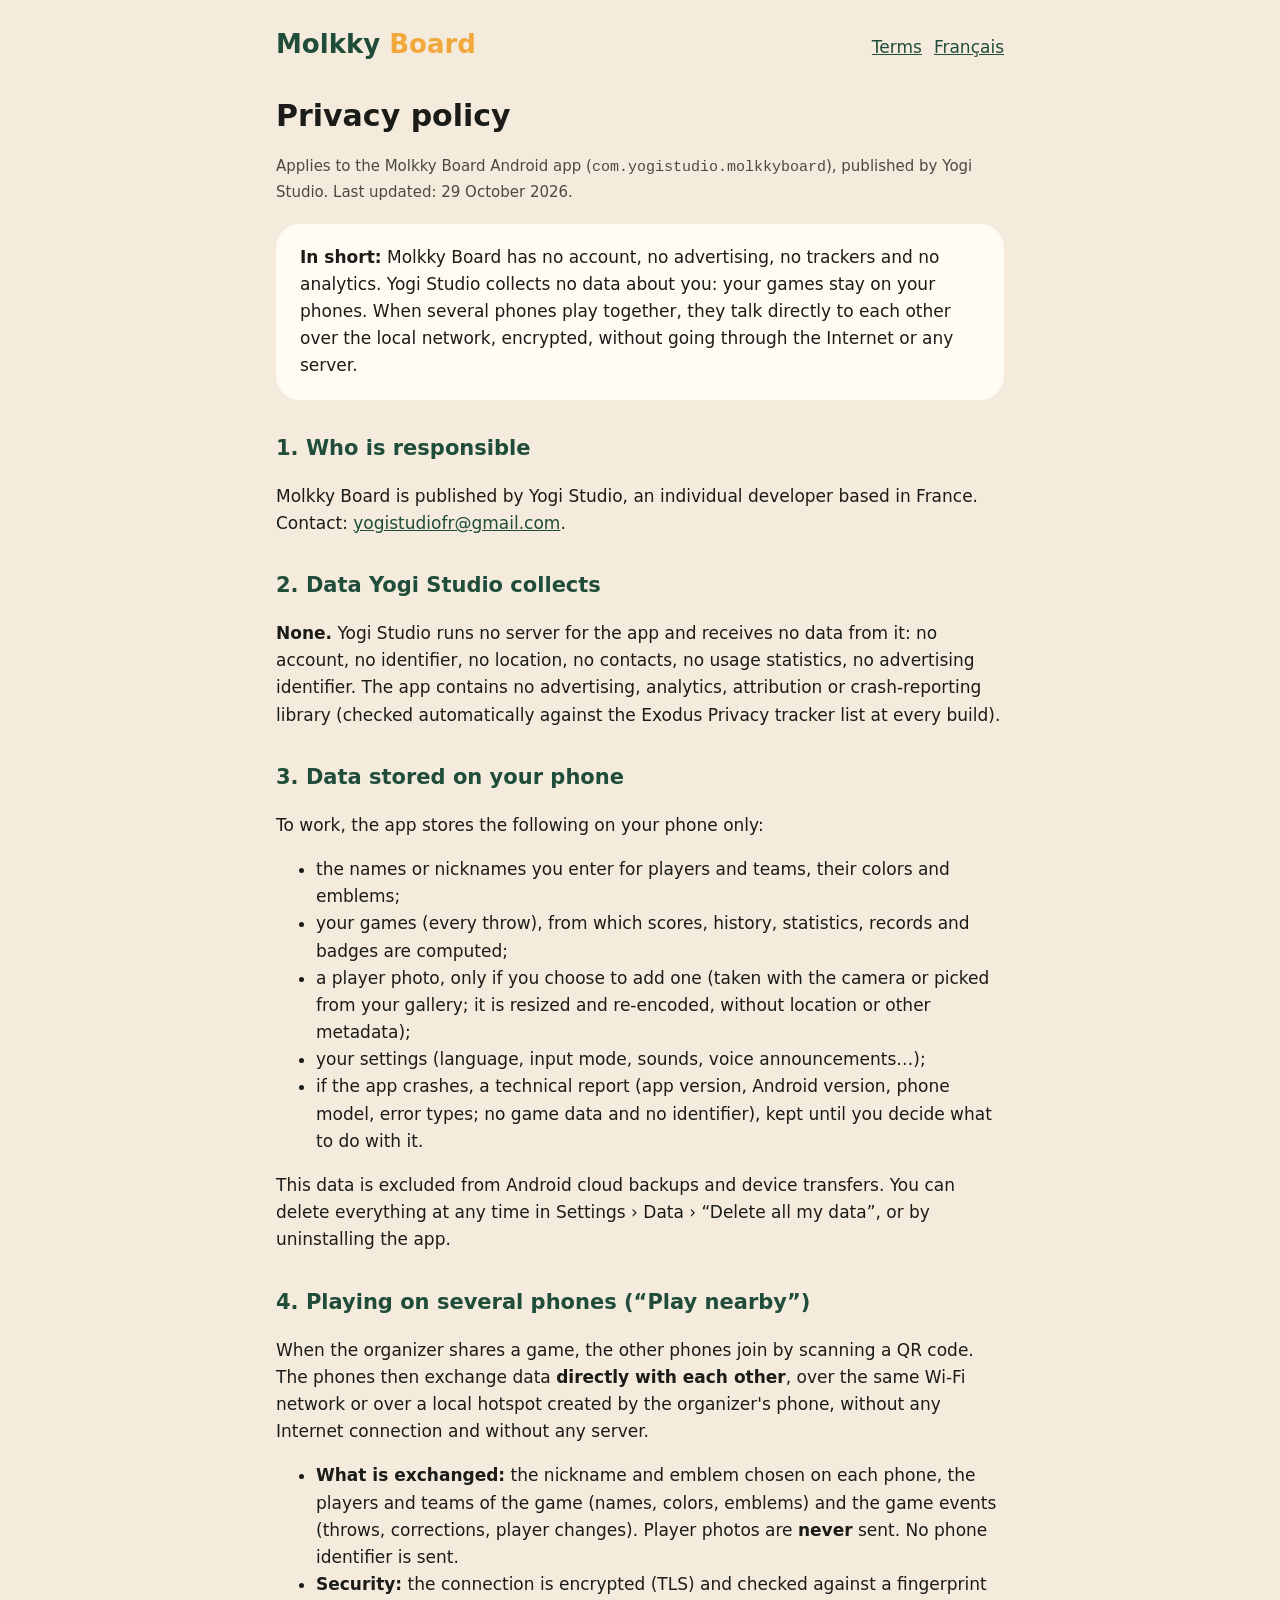
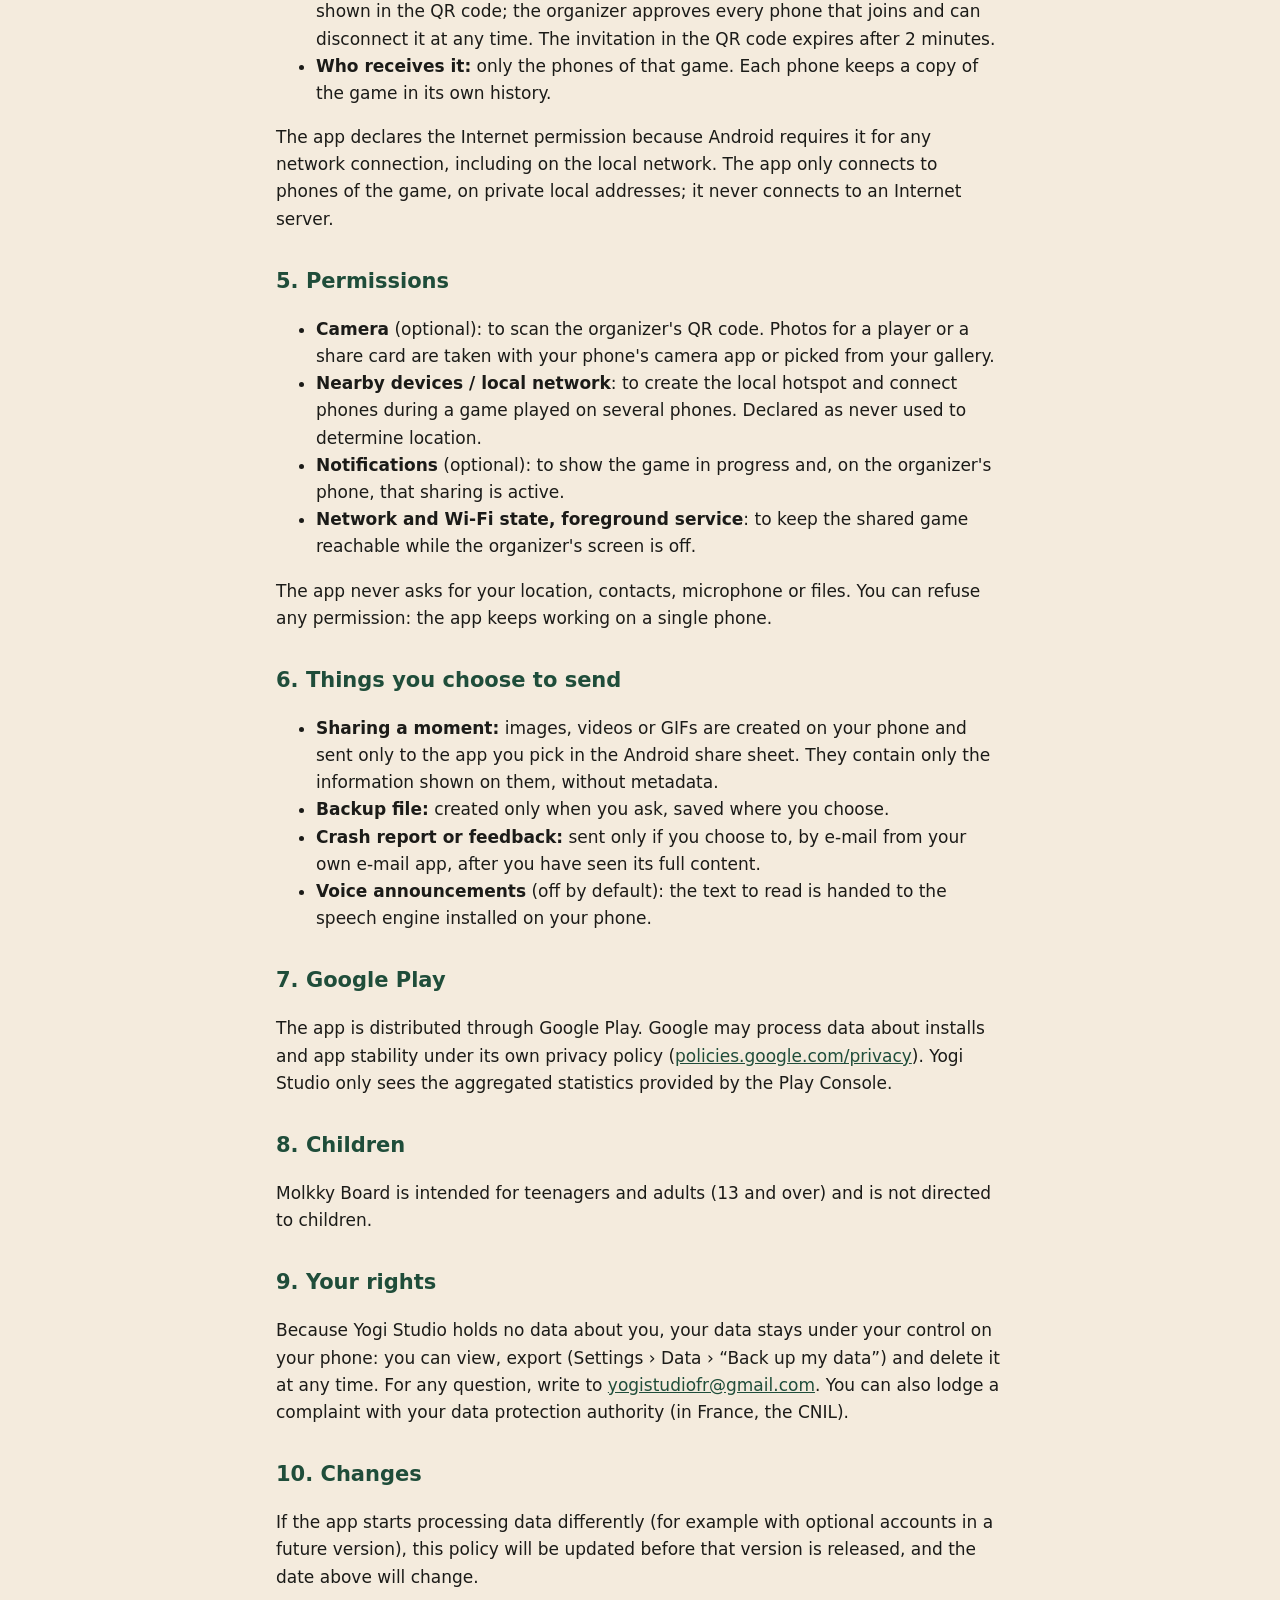
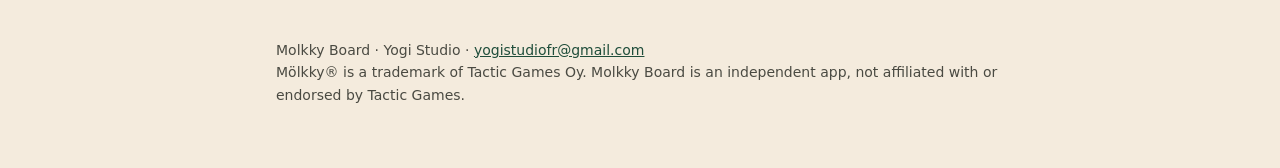
==== privacy.html @ e7bfc024 "Site de Molkky Board : accueil, confidentialité et conditions (en, fr) Co-Authored-By: Claude Opus 5" ====
<!doctype html>
<html lang="en">
<head>
<meta charset="utf-8">
<meta name="viewport" content="width=device-width, initial-scale=1">
<meta http-equiv="Content-Security-Policy" content="default-src 'none'; style-src 'self'; img-src 'self'; base-uri 'none'; form-action 'none'">
<meta name="referrer" content="no-referrer">
<title>Privacy policy – Molkky Board</title>
<link rel="stylesheet" href="style.css">
</head>
<body>
<main>
<header>
  <a class="logo" href="./">Molkky <span>Board</span></a>
  <nav><a href="terms.html">Terms</a><a href="fr/confidentialite.html" hreflang="fr" lang="fr">Français</a></nav>
</header>

<h1>Privacy policy</h1>
<p class="muted">Applies to the Molkky Board Android app (<code>com.yogistudio.molkkyboard</code>), published by Yogi Studio.
Last updated: 29 October 2026.</p>

<div class="card">
  <strong>In short:</strong> Molkky Board has no account, no advertising, no trackers and no analytics.
  Yogi Studio collects no data about you: your games stay on your phones. When several phones play together,
  they talk directly to each other over the local network, encrypted, without going through the Internet or any server.
</div>

<h2>1. Who is responsible</h2>
<p>Molkky Board is published by Yogi Studio, an individual developer based in France.
Contact: <a href="mailto:yogistudiofr@gmail.com">yogistudiofr@gmail.com</a>.</p>

<h2>2. Data Yogi Studio collects</h2>
<p><strong>None.</strong> Yogi Studio runs no server for the app and receives no data from it: no account, no identifier,
no location, no contacts, no usage statistics, no advertising identifier. The app contains no advertising, analytics,
attribution or crash-reporting library (checked automatically against the Exodus Privacy tracker list at every build).</p>

<h2>3. Data stored on your phone</h2>
<p>To work, the app stores the following on your phone only:</p>
<ul>
  <li>the names or nicknames you enter for players and teams, their colors and emblems;</li>
  <li>your games (every throw), from which scores, history, statistics, records and badges are computed;</li>
  <li>a player photo, only if you choose to add one (taken with the camera or picked from your gallery; it is resized and
      re-encoded, without location or other metadata);</li>
  <li>your settings (language, input mode, sounds, voice announcements…);</li>
  <li>if the app crashes, a technical report (app version, Android version, phone model, error types; no game data and
      no identifier), kept until you decide what to do with it.</li>
</ul>
<p>This data is excluded from Android cloud backups and device transfers. You can delete everything at any time in
Settings › Data › “Delete all my data”, or by uninstalling the app.</p>

<h2>4. Playing on several phones (“Play nearby”)</h2>
<p>When the organizer shares a game, the other phones join by scanning a QR code. The phones then exchange data
<strong>directly with each other</strong>, over the same Wi-Fi network or over a local hotspot created by the
organizer's phone, without any Internet connection and without any server.</p>
<ul>
  <li><strong>What is exchanged:</strong> the nickname and emblem chosen on each phone, the players and teams of the game
      (names, colors, emblems) and the game events (throws, corrections, player changes).
      Player photos are <strong>never</strong> sent. No phone identifier is sent.</li>
  <li><strong>Security:</strong> the connection is encrypted (TLS) and checked against a fingerprint shown in the QR code;
      the organizer approves every phone that joins and can disconnect it at any time.
      The invitation in the QR code expires after 2 minutes.</li>
  <li><strong>Who receives it:</strong> only the phones of that game. Each phone keeps a copy of the game in its own history.</li>
</ul>
<p>The app declares the Internet permission because Android requires it for any network connection, including on the local
network. The app only connects to phones of the game, on private local addresses; it never connects to an Internet server.</p>

<h2>5. Permissions</h2>
<ul>
  <li><strong>Camera</strong> (optional): to scan the organizer's QR code. Photos for a player or a share card are taken with your phone's camera app or picked from your gallery.</li>
  <li><strong>Nearby devices / local network</strong>: to create the local hotspot and connect phones during a game played
      on several phones. Declared as never used to determine location.</li>
  <li><strong>Notifications</strong> (optional): to show the game in progress and, on the organizer's phone, that sharing is active.</li>
  <li><strong>Network and Wi-Fi state, foreground service</strong>: to keep the shared game reachable while the organizer's screen is off.</li>
</ul>
<p>The app never asks for your location, contacts, microphone or files. You can refuse any permission: the app keeps
working on a single phone.</p>

<h2>6. Things you choose to send</h2>
<ul>
  <li><strong>Sharing a moment:</strong> images, videos or GIFs are created on your phone and sent only to the app you pick
      in the Android share sheet. They contain only the information shown on them, without metadata.</li>
  <li><strong>Backup file:</strong> created only when you ask, saved where you choose.</li>
  <li><strong>Crash report or feedback:</strong> sent only if you choose to, by e-mail from your own e-mail app, after you
      have seen its full content.</li>
  <li><strong>Voice announcements</strong> (off by default): the text to read is handed to the speech engine installed on
      your phone.</li>
</ul>

<h2>7. Google Play</h2>
<p>The app is distributed through Google Play. Google may process data about installs and app stability under its own
privacy policy (<a href="https://policies.google.com/privacy">policies.google.com/privacy</a>). Yogi Studio only
sees the aggregated statistics provided by the Play Console.</p>

<h2>8. Children</h2>
<p>Molkky Board is intended for teenagers and adults (13 and over) and is not directed to children.</p>

<h2>9. Your rights</h2>
<p>Because Yogi Studio holds no data about you, your data stays under your control on your phone: you can view, export
(Settings › Data › “Back up my data”) and delete it at any time. For any question, write to
<a href="mailto:yogistudiofr@gmail.com">yogistudiofr@gmail.com</a>. You can also lodge a complaint with your data
protection authority (in France, the CNIL).</p>

<h2>10. Changes</h2>
<p>If the app starts processing data differently (for example with optional accounts in a future version), this policy
will be updated before that version is released, and the date above will change.</p>

<footer>Molkky Board · Yogi Studio · <a href="mailto:yogistudiofr@gmail.com">yogistudiofr@gmail.com</a><br>
Mölkky® is a trademark of Tactic Games Oy. Molkky Board is an independent app, not affiliated with or endorsed by Tactic Games.</footer>
</main>
</body>
</html>
---- style.css ----
:root { --bg: #F4EBDD; --surface: #FFFAF2; --text: #1B1B18; --muted: #4a4a42; --primary: #1F4D3A; --accent: #F2A93B; }
@media (prefers-color-scheme: dark) { :root { --bg: #14201A; --surface: #1E2B24; --text: #EFE8DC; --muted: #c9c2b4; --primary: #8FC7A8; --accent: #E8A84A; } }
* { box-sizing: border-box; }
body { margin: 0; background: var(--bg); color: var(--text); font: 17px/1.6 system-ui, -apple-system, "Segoe UI", Roboto, sans-serif; }
main { max-width: 760px; margin: 0 auto; padding: 24px 16px 64px; }
header { display: flex; justify-content: space-between; align-items: baseline; gap: 12px; flex-wrap: wrap; }
.logo { font-weight: 800; font-size: 26px; text-decoration: none; color: var(--primary); }
.logo span { color: var(--accent); }
nav a { color: var(--primary); margin-left: 12px; }
h1 { font-size: 30px; line-height: 1.2; margin-top: 32px; }
h2 { font-size: 21px; margin-top: 32px; color: var(--primary); }
.card { background: var(--surface); border-radius: 24px; padding: 20px 24px; margin: 20px 0; }
.muted { color: var(--muted); font-size: 15px; }
a { color: var(--primary); }
footer { margin-top: 48px; font-size: 14px; color: var(--muted); }
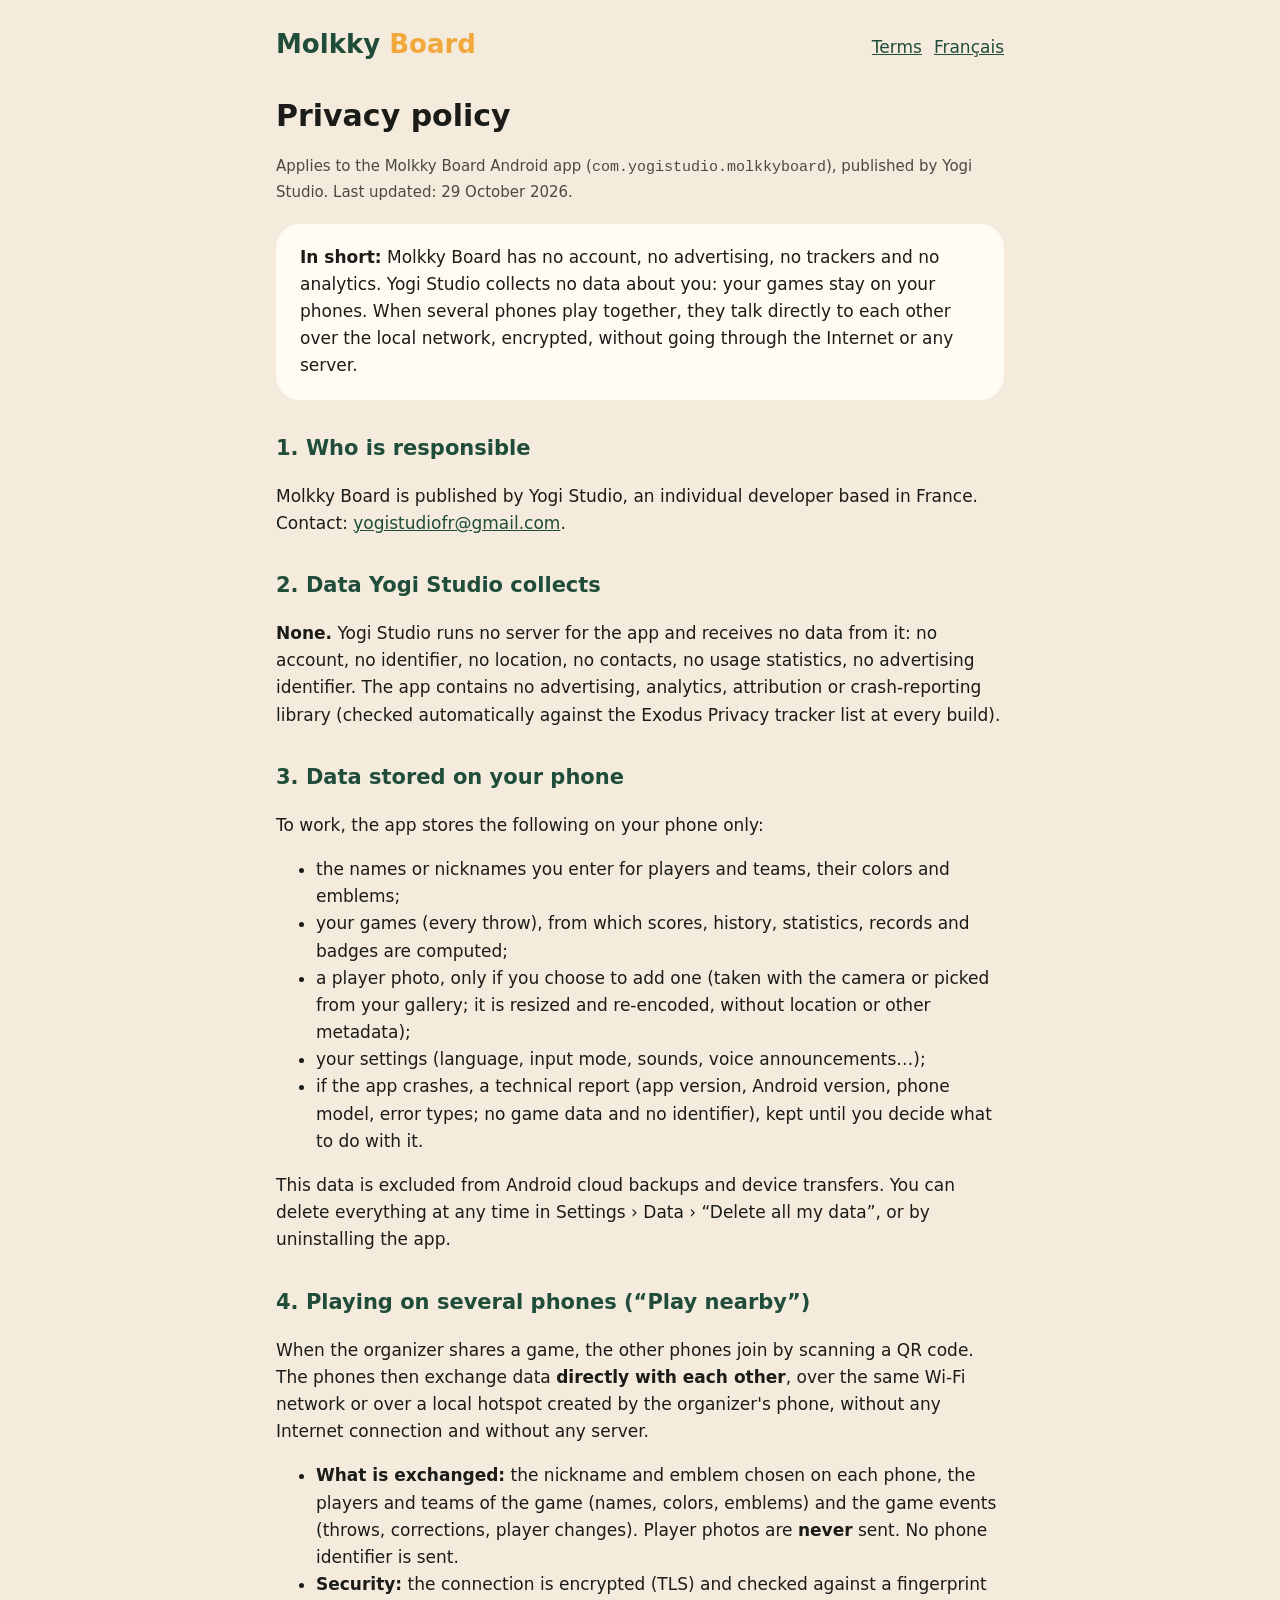
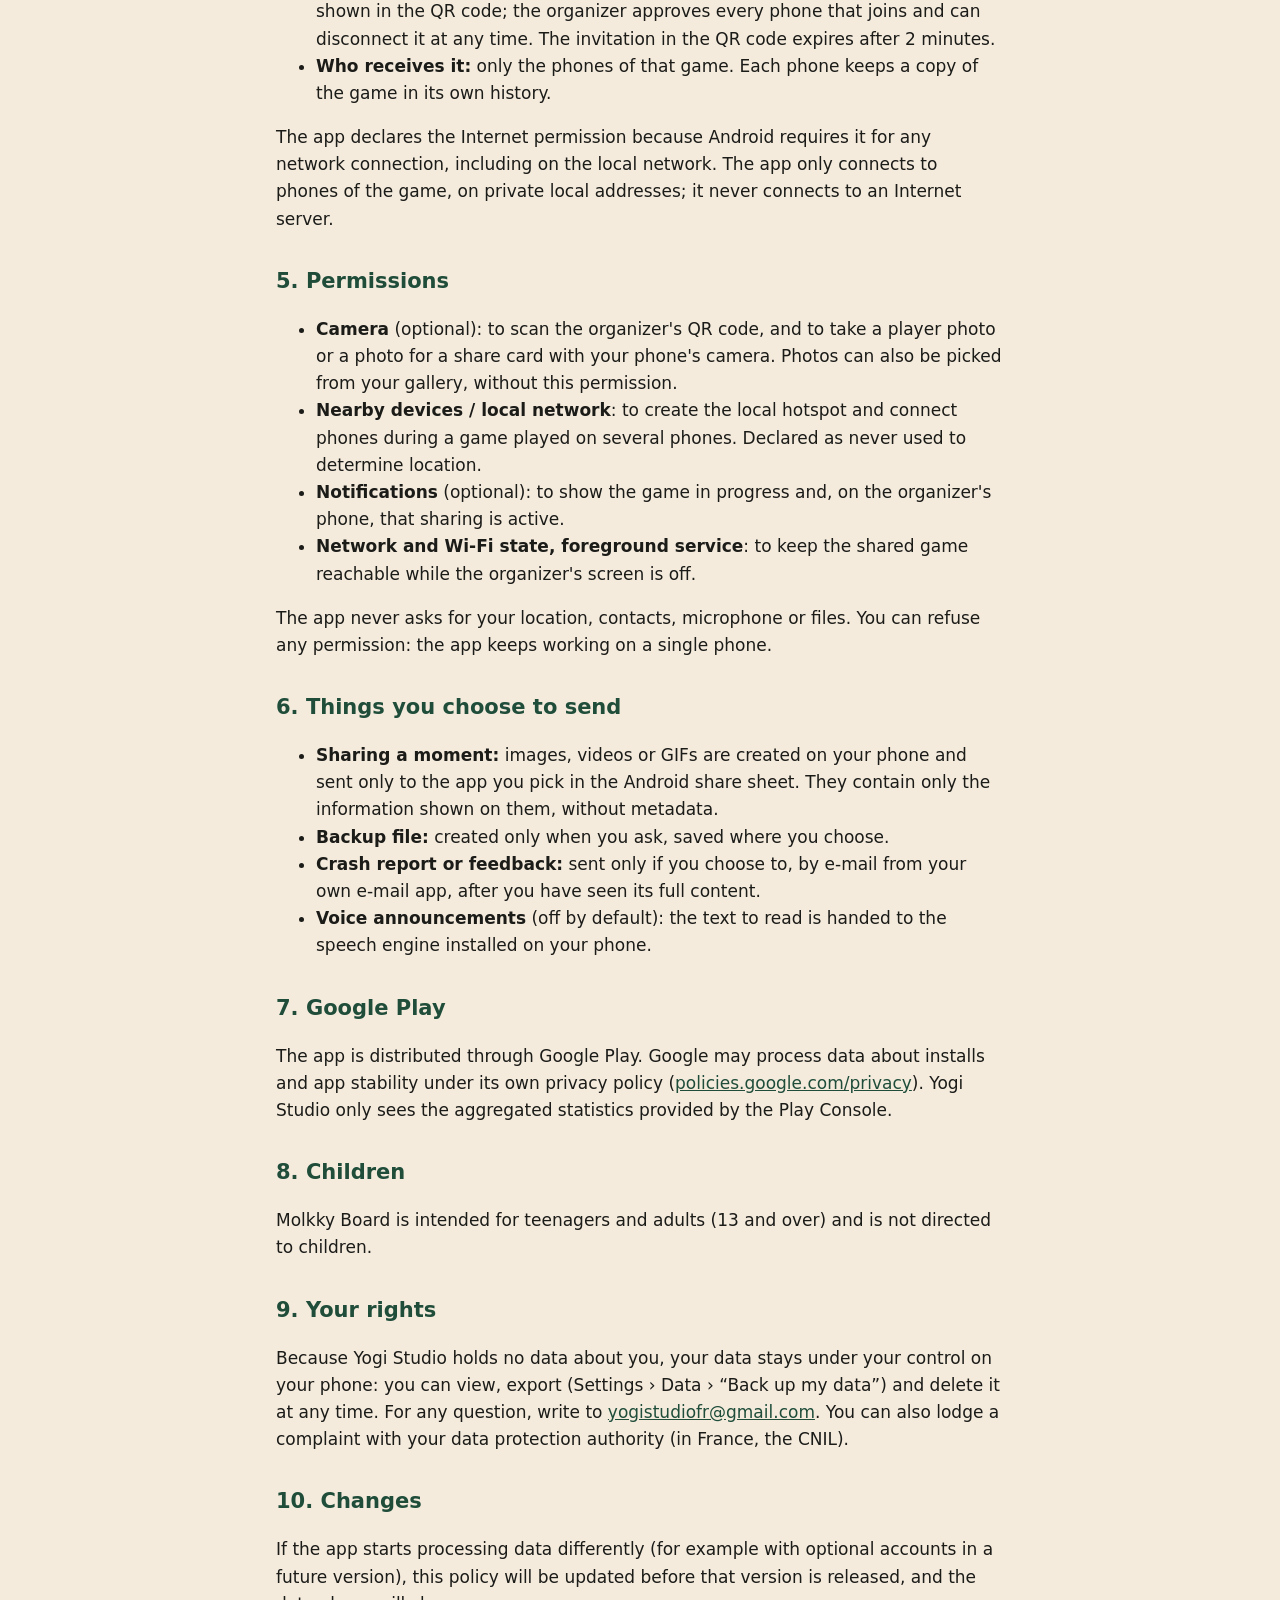
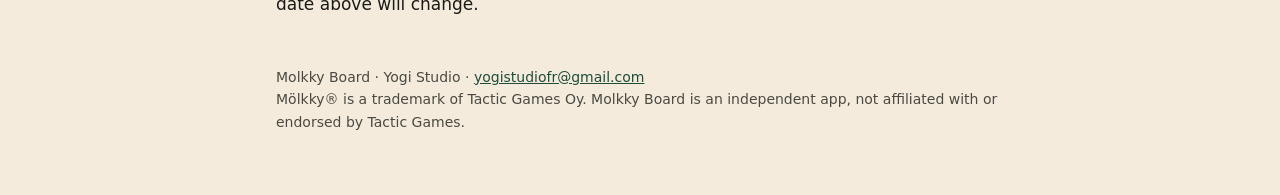
==== commit cc0147eb: "Confidentialité : l'appareil photo sert aussi aux photos de joueur et de vignette Co-Authored-By: Cl" ====
--- a/privacy.html
+++ b/privacy.html
@@ -66,7 +66,7 @@
 
 <h2>5. Permissions</h2>
 <ul>
-  <li><strong>Camera</strong> (optional): to scan the organizer's QR code. Photos for a player or a share card are taken with your phone's camera app or picked from your gallery.</li>
+  <li><strong>Camera</strong> (optional): to scan the organizer's QR code, and to take a player photo or a photo for a share card with your phone's camera. Photos can also be picked from your gallery, without this permission.</li>
   <li><strong>Nearby devices / local network</strong>: to create the local hotspot and connect phones during a game played
       on several phones. Declared as never used to determine location.</li>
   <li><strong>Notifications</strong> (optional): to show the game in progress and, on the organizer's phone, that sharing is active.</li>
